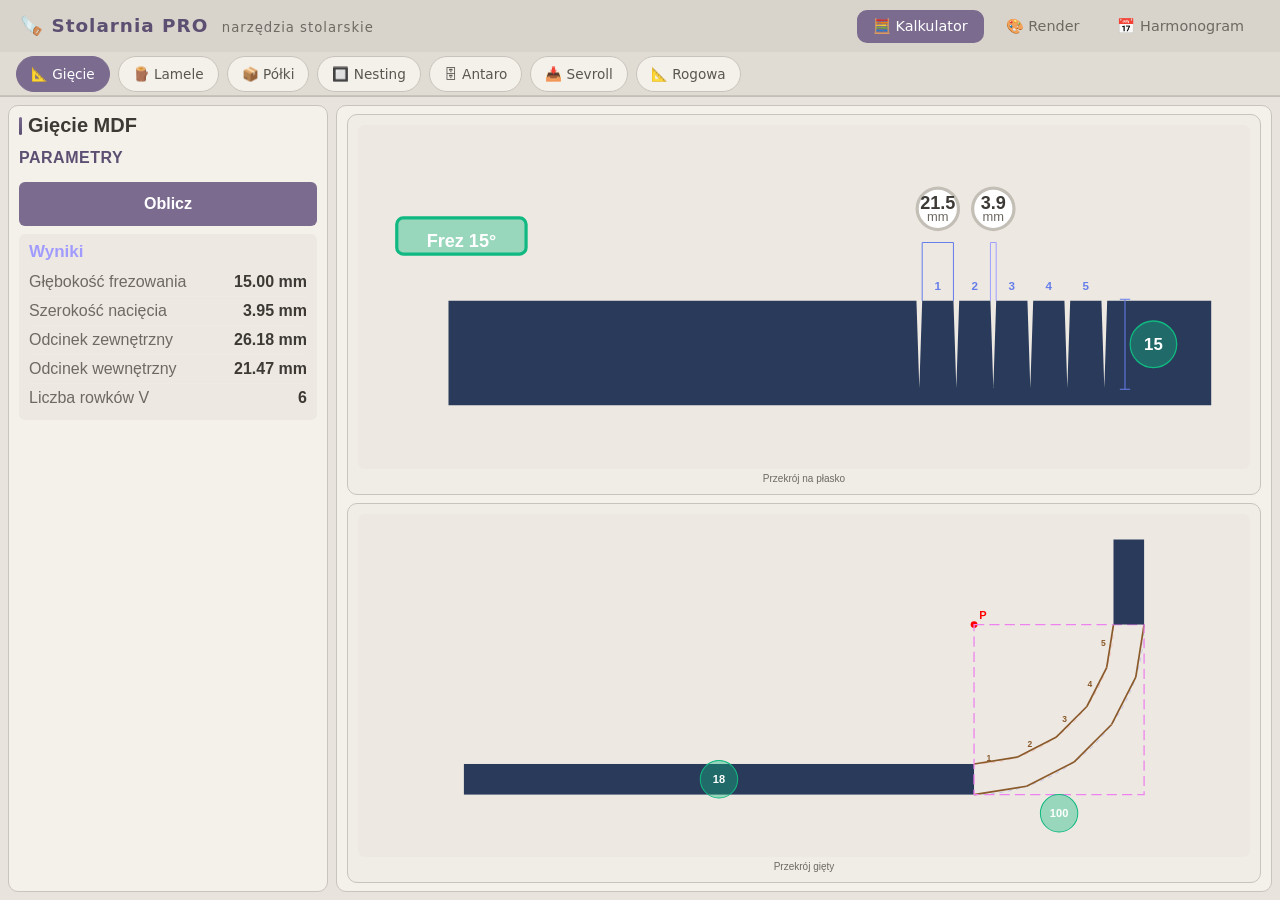
==== index.html @ abe570cd "Stolarnia PRO – kalkulatory stolarskie PWA" ====
<!DOCTYPE html>
<html lang="pl">
<head>
    <meta charset="UTF-8">
    <meta name="viewport" content="width=device-width, initial-scale=1.0, viewport-fit=cover">
    <meta name="theme-color" content="#D8D3CB">
    <meta name="apple-mobile-web-app-capable" content="yes">
    <meta name="apple-mobile-web-app-status-bar-style" content="black-translucent">
    <link rel="manifest" href="manifest.json">
    <link rel="icon" type="image/svg+xml" href="data:image/svg+xml,%3Csvg xmlns='http://www.w3.org/2000/svg' viewBox='0 0 64 64'%3E%3Crect width='64' height='64' fill='%23D8D3CB' rx='12'/%3E%3Ctext x='32' y='40' text-anchor='middle' font-size='32' font-weight='800' font-family='sans-serif' fill='%235C4F72'%3ESP%3C/text%3E%3C/svg%3E">
    <link rel="apple-touch-icon" href="data:image/svg+xml,%3Csvg xmlns='http://www.w3.org/2000/svg' viewBox='0 0 192 192'%3E%3Crect width='192' height='192' fill='%23D8D3CB' rx='32'/%3E%3Ctext x='96' y='118' text-anchor='middle' font-size='100' font-weight='800' font-family='sans-serif' fill='%235C4F72'%3ESP%3C/text%3E%3C/svg%3E">
    <title>Stolarnia PRO — Narzędzia</title>
    <style>
        * { box-sizing: border-box; margin: 0; padding: 0; }
        html, body { height: 100%; }
        body {
            font-family: 'Segoe UI', system-ui, -apple-system, sans-serif;
            background: #E8E4DD;
            color: #3D3A36;
            display: flex;
            flex-direction: column;
            overflow: hidden;
            padding-bottom: env(safe-area-inset-bottom);
        }

        .app-header {
            background: #D8D3CB;
            border-bottom: 1px solid #C4BFB6;
            flex-shrink: 0;
            z-index: 100;
            padding-top: env(safe-area-inset-top);
        }
        .header-top {
            display: flex;
            align-items: center;
            justify-content: space-between;
            gap: 16px;
            padding: 0 20px;
            height: 52px;
        }
        .logo {
            font-size: 1.15em;
            font-weight: 800;
            color: #5C4F72;
            letter-spacing: 1px;
        }
        .logo span { color: #6E6962; font-weight: 400; font-size: 0.72em; margin-left: 6px; }

        /* Zakładki główne — desktop (góra) */
        .main-tabs-top {
            display: flex;
            gap: 6px;
        }
        .main-tabs-top .main-tab {
            padding: 8px 16px;
            font-size: 0.9em;
        }

        /* Zakładki główne — mobile (dół) */
        .main-tabs-bottom {
            display: none;
            position: fixed;
            bottom: 0;
            left: 0;
            right: 0;
            background: #D8D3CB;
            border-top: 1px solid #C4BFB6;
            padding: 6px 8px calc(6px + env(safe-area-inset-bottom));
            z-index: 200;
            justify-content: space-around;
            gap: 4px;
        }
        .main-tabs-bottom .main-tab {
            flex: 1;
            flex-direction: column;
            gap: 2px;
            padding: 8px 4px;
            font-size: 0.72em;
            min-height: 52px;
        }
        .main-tabs-bottom .main-tab .ico { font-size: 1.35em; line-height: 1; }

        .main-tab {
            display: flex;
            align-items: center;
            justify-content: center;
            border: none;
            cursor: pointer;
            background: transparent;
            color: #6E6962;
            border-radius: 10px;
            transition: all 0.2s;
            font-family: inherit;
            -webkit-tap-highlight-color: transparent;
        }
        .main-tab:hover { background: rgba(92, 79, 114, 0.12); color: #3D3A36; }
        .main-tab.active { background: #7A6B8F; color: #fff; }

        .sub-tabs-bar {
            background: #E0DBD3;
            padding: 0 16px;
            display: none;
            gap: 8px;
            align-items: center;
            height: 44px;
            border-bottom: 1px solid #C9C4BB;
            overflow-x: auto;
            -webkit-overflow-scrolling: touch;
            scrollbar-width: none;
        }
        .sub-tabs-bar::-webkit-scrollbar { display: none; }
        .sub-tabs-bar.visible { display: flex; }

        .sub-tab {
            flex-shrink: 0;
            padding: 8px 14px;
            border: 1px solid #C9C4BB;
            cursor: pointer;
            background: #F4F1EB;
            color: #5A5550;
            font-size: 0.85em;
            border-radius: 20px;
            transition: all 0.2s;
            font-family: inherit;
            white-space: nowrap;
            min-height: 36px;
            -webkit-tap-highlight-color: transparent;
        }
        .sub-tab.active { background: #7A6B8F; color: #fff; border-color: #7A6B8F; }

        .app-body {
            flex: 1;
            position: relative;
            min-height: 0;
        }
        .panel {
            position: absolute;
            inset: 0;
            display: none;
        }
        .panel.active { display: flex; flex-direction: column; }

        .iframe-wrap {
            flex: 1;
            position: relative;
            min-height: 0;
        }
        .iframe-wrap iframe {
            position: absolute;
            inset: 0;
            width: 100%;
            height: 100%;
            border: none;
            display: none;
        }
        .iframe-wrap iframe.active { display: block; }

        /* === MOBILE === */
        @media (max-width: 768px) {
            body { padding-bottom: calc(64px + env(safe-area-inset-bottom)); }

            .header-top {
                justify-content: center;
                padding: 0 12px;
                height: 46px;
            }
            .logo span { display: none; }
            .main-tabs-top { display: none; }
            .main-tabs-bottom { display: flex; }

            .sub-tabs-bar {
                padding: 8px 12px;
                height: auto;
                min-height: 48px;
            }
            .sub-tab {
                padding: 10px 16px;
                font-size: 0.88em;
                min-height: 40px;
            }

            .app-body {
                /* miejsce na dolny pasek nawigacji */
            }
        }

        @media (min-width: 769px) {
            .main-tabs-bottom { display: none !important; }
        }
    </style>
</head>
<body>

<header class="app-header">
    <div class="header-top">
        <div class="logo">🪚 Stolarnia PRO <span>narzędzia stolarskie</span></div>
        <nav class="main-tabs-top">
            <button class="main-tab active" data-panel="kalkulator">🧮 Kalkulator</button>
            <button class="main-tab" data-panel="render">🎨 Render</button>
            <button class="main-tab" data-panel="harmonogram">📅 Harmonogram</button>
        </nav>
    </div>
    <div class="sub-tabs-bar visible" id="sub-tabs">
        <button class="sub-tab active" data-calc="giecie">📐 Gięcie</button>
        <button class="sub-tab" data-calc="lamele">🪵 Lamele</button>
        <button class="sub-tab" data-calc="polki">📦 Półki</button>
        <button class="sub-tab" data-calc="nesting">🔲 Nesting</button>
        <button class="sub-tab" data-calc="antaro">🗄 Antaro</button>
        <button class="sub-tab" data-calc="sevroll">📥 Sevroll</button>
        <button class="sub-tab" data-calc="rogowa">📐 Rogowa</button>
    </div>
</header>

<main class="app-body">
    <section class="panel active" id="panel-kalkulator">
        <div class="iframe-wrap">
            <iframe id="frame-giecie" src="giecie.html" class="active" title="Gięcie MDF"></iframe>
            <iframe id="frame-lamele" src="lamele.html" title="Lamele"></iframe>
            <iframe id="frame-polki" src="polki.html" title="Półki"></iframe>
            <iframe id="frame-nesting" src="nesting/index.html" title="Nesting — Rozkrój"></iframe>
            <iframe id="frame-antaro" src="antaro.html" title="Blum Antaro — dno i tył"></iframe>
            <iframe id="frame-sevroll" src="sevroll.html" title="Sevroll Box 3D — dno i tył"></iframe>
            <iframe id="frame-rogowa" src="rogowa.html" title="Szafka rogowa"></iframe>
        </div>
    </section>
    <section class="panel" id="panel-render">
        <div class="iframe-wrap">
            <iframe id="frame-render" src="render.html?embed=1" title="Render AI"></iframe>
        </div>
    </section>
    <section class="panel" id="panel-harmonogram">
        <div class="iframe-wrap">
            <iframe id="frame-harmonogram" src="harmonogram.html?embed=1" title="Harmonogram"></iframe>
        </div>
    </section>
</main>

<nav class="main-tabs-bottom" aria-label="Nawigacja główna">
    <button class="main-tab active" data-panel="kalkulator"><span class="ico">🧮</span>Kalkulator</button>
    <button class="main-tab" data-panel="render"><span class="ico">🎨</span>Render</button>
    <button class="main-tab" data-panel="harmonogram"><span class="ico">📅</span>Plan</button>
</nav>

<script>
    const subTabsBar = document.getElementById('sub-tabs');

    function switchMain(panel) {
        document.querySelectorAll('.main-tab[data-panel]').forEach(t =>
            t.classList.toggle('active', t.dataset.panel === panel));
        document.querySelectorAll('.panel').forEach(p =>
            p.classList.toggle('active', p.id === 'panel-' + panel));
        subTabsBar.classList.toggle('visible', panel === 'kalkulator');
        history.replaceState(null, '', '#' + panel);
    }

    function switchCalc(name) {
        document.querySelectorAll('#panel-kalkulator .iframe-wrap iframe').forEach(f =>
            f.classList.toggle('active', f.id === 'frame-' + name));
        document.querySelectorAll('.sub-tab').forEach(b =>
            b.classList.toggle('active', b.dataset.calc === name));
    }

    document.querySelectorAll('.main-tab[data-panel]').forEach(btn => {
        btn.addEventListener('click', () => switchMain(btn.dataset.panel));
    });

    document.querySelectorAll('.sub-tab').forEach(btn => {
        btn.addEventListener('click', () => {
            switchCalc(btn.dataset.calc);
            history.replaceState(null, '', '#kalkulator/' + btn.dataset.calc);
        });
    });

    function applyHash() {
        const hash = (location.hash || '#kalkulator').slice(1);
        const [main, sub] = hash.split('/');
        const valid = ['kalkulator', 'render', 'harmonogram'];
        switchMain(valid.includes(main) ? main : 'kalkulator');
        if (main === 'kalkulator' && ['giecie', 'lamele', 'polki', 'nesting', 'antaro', 'sevroll', 'rogowa'].includes(sub)) {
            switchCalc(sub);
        }
    }

    window.addEventListener('hashchange', applyHash);
    applyHash();

    window.addEventListener('message', (event) => {
        if (!event.data || event.data.type !== 'STOLARNIA_IMPORT_NESTING') return;
        switchMain('kalkulator');
        switchCalc('nesting');
        history.replaceState(null, '', '#kalkulator/nesting');
        const frame = document.getElementById('frame-nesting');
        const send = () => {
            if (frame.contentWindow) frame.contentWindow.postMessage(event.data, '*');
        };
        if (frame.contentDocument && frame.contentDocument.readyState === 'complete') {
            send();
        } else {
            frame.addEventListener('load', send, { once: true });
        }
    });
</script>
<script>
if ('serviceWorker' in navigator) {
  navigator.serviceWorker.register('sw.js');
}
</script>
</body>
</html>
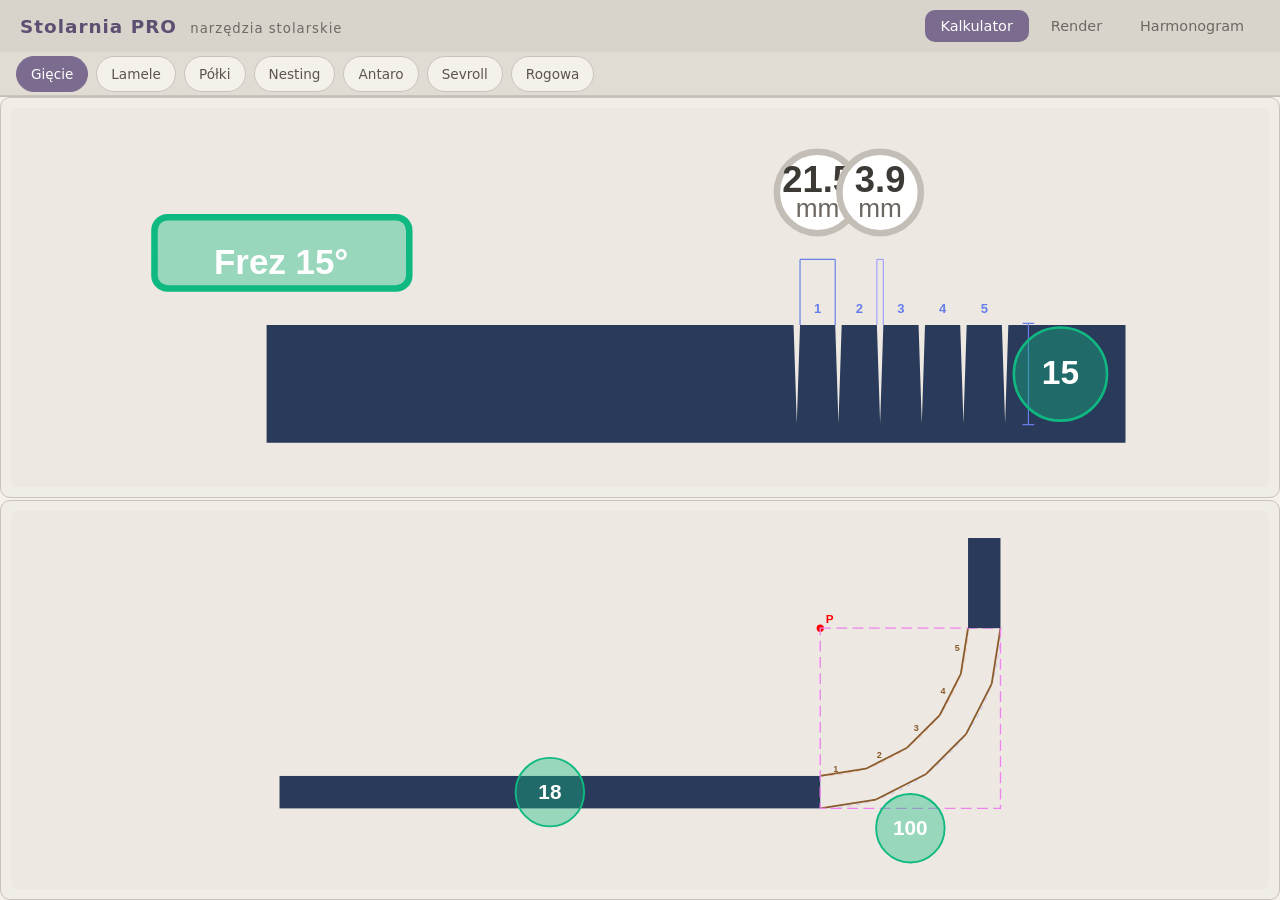
==== commit 11fa078a: "index: usunięto emoji ikonki z zakładek i logo" ====
--- a/index.html
+++ b/index.html
@@ -78,7 +78,7 @@
             font-size: 0.72em;
             min-height: 52px;
         }
-        .main-tabs-bottom .main-tab .ico { font-size: 1.35em; line-height: 1; }
+
 
         .main-tab {
             display: flex;
@@ -193,21 +193,21 @@
 
 <header class="app-header">
     <div class="header-top">
-        <div class="logo">🪚 Stolarnia PRO <span>narzędzia stolarskie</span></div>
+        <div class="logo">Stolarnia PRO <span>narzędzia stolarskie</span></div>
         <nav class="main-tabs-top">
-            <button class="main-tab active" data-panel="kalkulator">🧮 Kalkulator</button>
-            <button class="main-tab" data-panel="render">🎨 Render</button>
-            <button class="main-tab" data-panel="harmonogram">📅 Harmonogram</button>
+            <button class="main-tab active" data-panel="kalkulator">Kalkulator</button>
+            <button class="main-tab" data-panel="render">Render</button>
+            <button class="main-tab" data-panel="harmonogram">Harmonogram</button>
         </nav>
     </div>
     <div class="sub-tabs-bar visible" id="sub-tabs">
-        <button class="sub-tab active" data-calc="giecie">📐 Gięcie</button>
-        <button class="sub-tab" data-calc="lamele">🪵 Lamele</button>
-        <button class="sub-tab" data-calc="polki">📦 Półki</button>
-        <button class="sub-tab" data-calc="nesting">🔲 Nesting</button>
-        <button class="sub-tab" data-calc="antaro">🗄 Antaro</button>
-        <button class="sub-tab" data-calc="sevroll">📥 Sevroll</button>
-        <button class="sub-tab" data-calc="rogowa">📐 Rogowa</button>
+        <button class="sub-tab active" data-calc="giecie">Gięcie</button>
+        <button class="sub-tab" data-calc="lamele">Lamele</button>
+        <button class="sub-tab" data-calc="polki">Półki</button>
+        <button class="sub-tab" data-calc="nesting">Nesting</button>
+        <button class="sub-tab" data-calc="antaro">Antaro</button>
+        <button class="sub-tab" data-calc="sevroll">Sevroll</button>
+        <button class="sub-tab" data-calc="rogowa">Rogowa</button>
     </div>
 </header>
 
@@ -236,9 +236,9 @@
 </main>
 
 <nav class="main-tabs-bottom" aria-label="Nawigacja główna">
-    <button class="main-tab active" data-panel="kalkulator"><span class="ico">🧮</span>Kalkulator</button>
-    <button class="main-tab" data-panel="render"><span class="ico">🎨</span>Render</button>
-    <button class="main-tab" data-panel="harmonogram"><span class="ico">📅</span>Plan</button>
+    <button class="main-tab active" data-panel="kalkulator">Kalkulator</button>
+    <button class="main-tab" data-panel="render">Render</button>
+    <button class="main-tab" data-panel="harmonogram">Plan</button>
 </nav>
 
 <script>
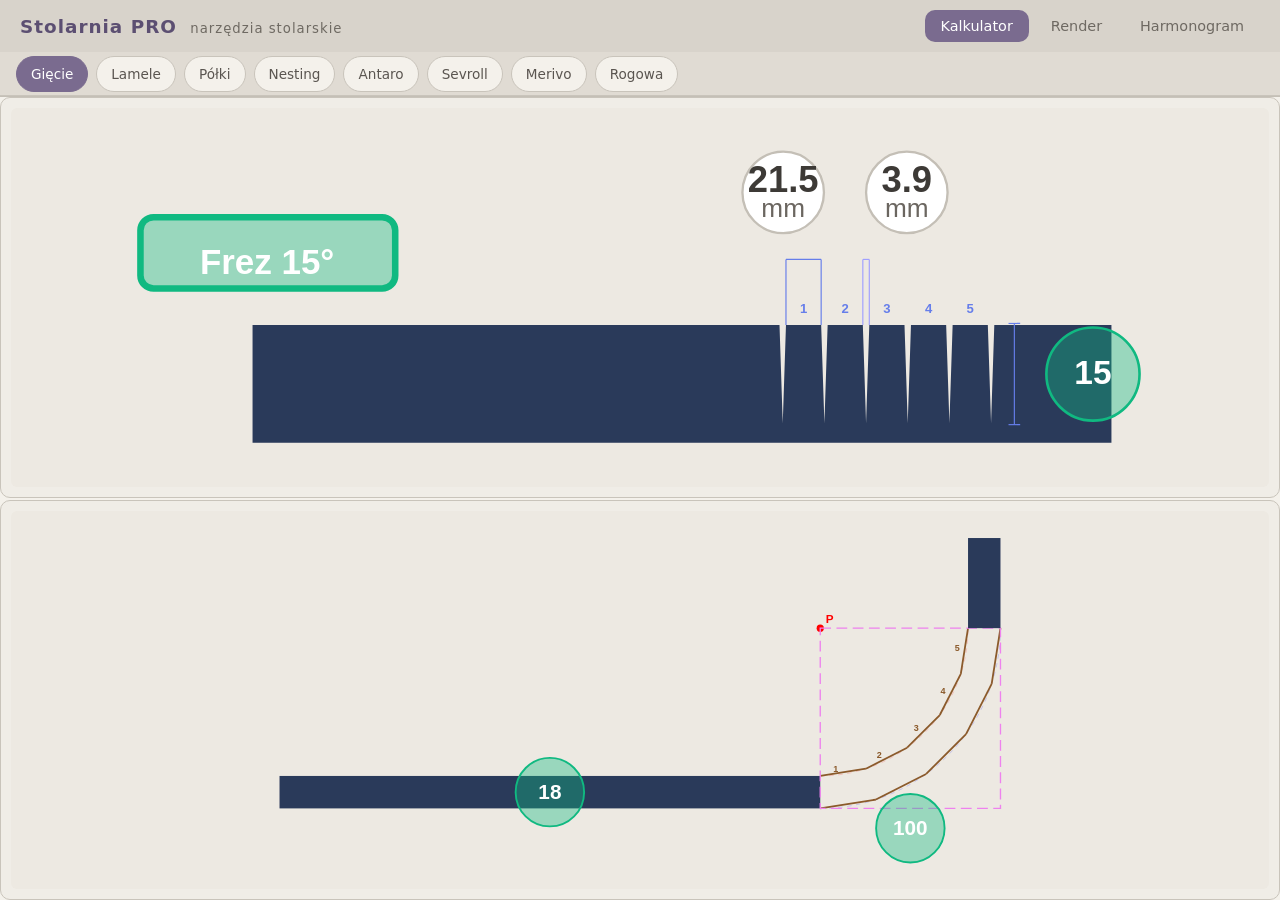
==== commit 35d8f32a: "feat: nowa zakladka Merivo (Blum Merivobox) na wzor Sevroll/Antaro" ====
--- a/index.html
+++ b/index.html
@@ -207,6 +207,7 @@
         <button class="sub-tab" data-calc="nesting">Nesting</button>
         <button class="sub-tab" data-calc="antaro">Antaro</button>
         <button class="sub-tab" data-calc="sevroll">Sevroll</button>
+        <button class="sub-tab" data-calc="merivo">Merivo</button>
         <button class="sub-tab" data-calc="rogowa">Rogowa</button>
     </div>
 </header>
@@ -220,6 +221,7 @@
             <iframe id="frame-nesting" src="nesting/index.html" title="Nesting — Rozkrój"></iframe>
             <iframe id="frame-antaro" src="antaro.html" title="Blum Antaro — dno i tył"></iframe>
             <iframe id="frame-sevroll" src="sevroll.html" title="Sevroll Box 3D — dno i tył"></iframe>
+            <iframe id="frame-merivo" src="merivo.html" title="Blum Merivobox — dno i tył"></iframe>
             <iframe id="frame-rogowa" src="rogowa.html" title="Szafka rogowa"></iframe>
         </div>
     </section>
@@ -276,7 +278,7 @@
         const [main, sub] = hash.split('/');
         const valid = ['kalkulator', 'render', 'harmonogram'];
         switchMain(valid.includes(main) ? main : 'kalkulator');
-        if (main === 'kalkulator' && ['giecie', 'lamele', 'polki', 'nesting', 'antaro', 'sevroll', 'rogowa'].includes(sub)) {
+        if (main === 'kalkulator' && ['giecie', 'lamele', 'polki', 'nesting', 'antaro', 'sevroll', 'merivo', 'rogowa'].includes(sub)) {
             switchCalc(sub);
         }
     }
